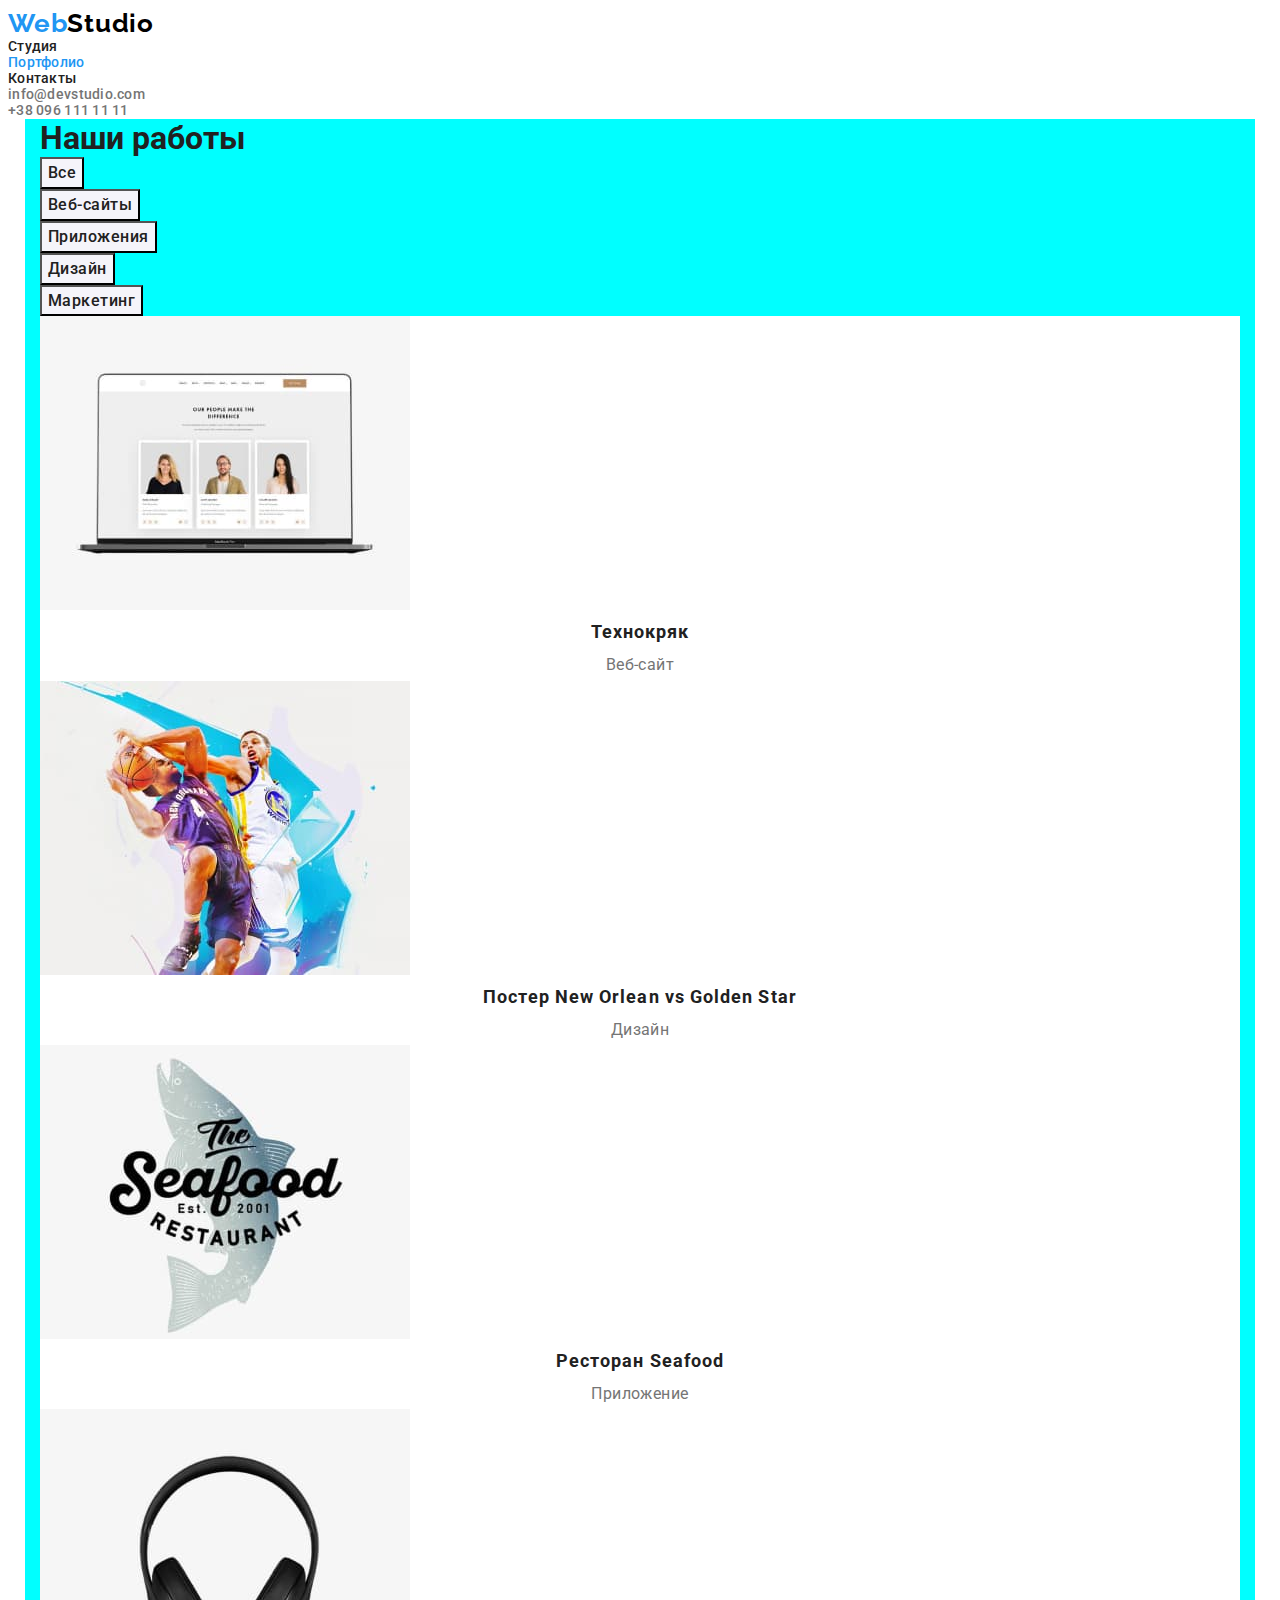
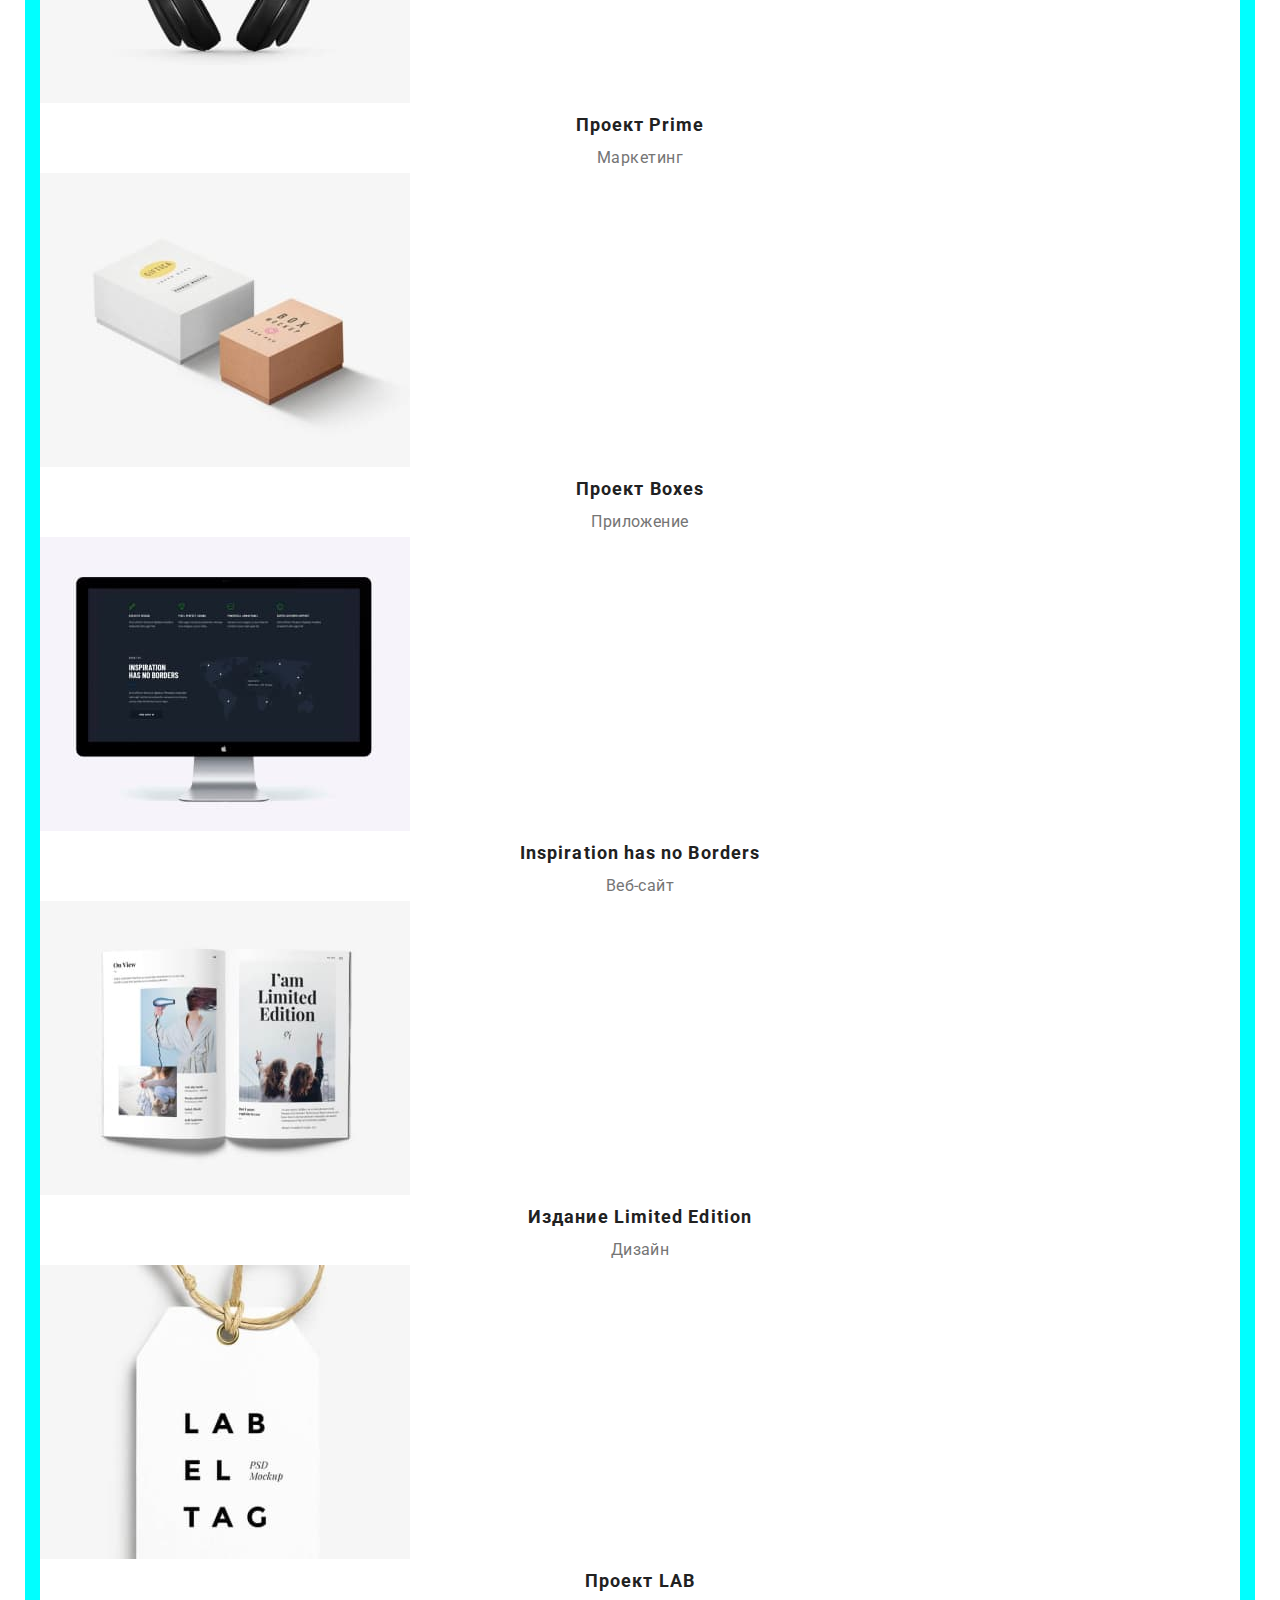
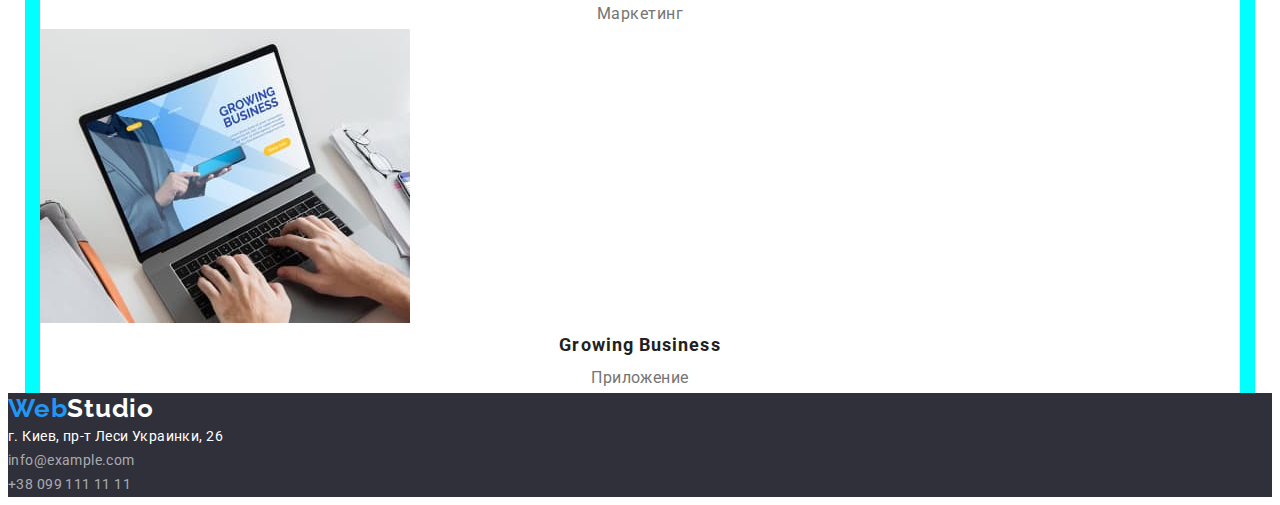
==== portfolio.html @ 89e951f1 "Create new project" ====
<!DOCTYPE html>
<html lang="ru">
<head>
    <meta charset="UTF-8">
    <meta http-equiv="X-UA-Compatible" content="IE=edge">
    <meta name="viewport" content="width=device-width, initial-scale=1.0">
    <link href="https://fonts.googleapis.com/css2?family=Raleway:wght@700&family=Roboto:wght@400;500;700;900&display=swap"
        rel="stylesheet">
    <link rel="stylesheet" href="https://cdnjs.cloudflare.com/ajax/libs/modern-normalize/1.1.0/modern-normalize.min.css"
        integrity="sha512-wpPYUAdjBVSE4KJnH1VR1HeZfpl1ub8YT/NKx4PuQ5NmX2tKuGu6U/JRp5y+Y8XG2tV+wKQpNHVUX03MfMFn9Q=="
        crossorigin="anonymous" referrerpolicy="no-referrer" />
    <title>WebStudio portfolio</title>
    <link rel="stylesheet" href="./css/styles.css">
</head>
<body>
<header>
    <nav>
        <a class="logo" href="./index.html"><span class="part">Web</span>Studio</a>
        <ul>
            <li><a class="navigate" href="./index.html">Студия</a></li>
            <li><a class="navigate current" href="./portfolio.html">Портфолио</a></li>
            <li><a class=" navigate" href="#">Контакты</a></li>
        </ul>
    </nav>
    <ul>
        <li><a class="contact" href="mailto:info@devstudio.com">info@devstudio.com</a></li>
        <li><a class="contact" href="tel:+380961111111">+38 096 111 11 11</a></li>
    </ul>
</header>
<main>
   <section>
    <div class="container">
    <h1 class="title">Наши работы</h1>
    <!-- Filters-buttons -->
    <ul>
     <li><button class="filter" type="button">Все</button></li>
     <li><button class="filter" type="button">Веб-сайты</button></li>
     <li><button class="filter" type="button">Приложения</button></li>
     <li><button class="filter" type="button">Дизайн</button></li>
     <li><button class="filter" type="button">Маркетинг</button></li>
     </ul>

    <!-- Workes-card -->
     <ul>
        <li class="works-card">
            <img src="./images/1-site.jpg" alt="Пример веб-страницы" width="370">
            <h2 class="title works-card-title">Технокряк</h2>
            <p class="works-card-text">Веб-сайт</p>
        </li>
        <li class="works-card">
            <img src="./images/2-poster.jpg" alt="Плакат баскетбольной лиги" width="370">
            <h2 class="title works-card-title">Постер <span lang="en">New Orlean vs Golden Star</span> </h2>
            <p class="works-card-text">Дизайн</p>
        </li>
        <li class="works-card">
            <img src="./images/3-seafood.jpg" alt="Лого ресторана" width="370">
            <h2 class="title works-card-title">Ресторан <span lang="en">Seafood</span> </h2>
            <p class="works-card-text">Приложение</p>
        </li>
        <li class="works-card">
            <img src="./images/4-prime.jpg" alt="Наушники" width="370">
            <h2 class="title works-card-title">Проект <span lang="en">Prime</span></h2>
            <p class="works-card-text">Маркетинг</p>
        </li>
        <li class="works-card">
            <img src="./images/5-boxes.jpg" alt="Две коробки" width="370">
            <h2 class="title works-card-title">Проект <span lang="en">Boxes</span> </h2>
            <p class="works-card-text">Приложение</p>
        </li>
        <li class="works-card">
            <img src="./images/6-inspiration.jpg" alt="Тёмная тема веб-страницы" width="370">
            <h2 class="title works-card-title" lang="en">Inspiration has no Borders</h2>
            <p class="works-card-text">Веб-сайт</p>
        </li>
        <li class="works-card">
            <img src="./images/7-limited.jpg" alt="Иллюстрации в книге" width="370">
            <h2 class="title works-card-title">Издание <span lang="en">Limited Edition</span> </h2>
            <p class="works-card-text">Дизайн</p>
        </li>
        <li class="works-card">
            <img src="./images/8-lab.jpg" alt=" Ярлык LabElTag" width="370">
            <h2 class="title works-card-title">Проект <span lang="en"> LAB</span></h2>
            <p class="works-card-text">Маркетинг</p>
        </li>
        <li class="works-card">
            <img src="./images/9-growing.jpg" alt="Страница приложения на ноутбуке" width="370">
            <h2 class="title works-card-title" lang="en">Growing Business</h2>
            <p class="works-card-text">Приложение</p>
        </li>
    </ul>
    </div>
   </section>
</main>
<footer>
    <a class="logo" href="./index.html"><span class="part">Web</span>Studio</a>
    <address>
        <p class="mail location">г. Киев, пр-т Леси Украинки, 26</p>
        <ul>
            <li><a class="contact mail" href="mailto:info@example.com">info@example.com</a></li>
            <li><a class="contact mail" href="tel:+380991111111">+38 099 111 11 11</a></li>
        </ul>
    </address>
</footer>
</body>
</html>
---- css/styles.css ----
:root {
    --text-color-primery: #757575;
    --title-text-color: #212121;
    --text-color-secondary: #ffffff;
    --text-address-color: rgb(255,255,255,.6);
    --logo-color: #000000;

    --accent-color: #2196F3;
    --accent-color-hover: #188CE8;

    --background-header: #ffffff;
    --background-hero-footer: #2F303A;
    --background-team-section: #F5F4FA;
    --background-team-card: #ffffff;
    --background-filter: #f5f4fa;
    --background-card: #ffffff;
    
}

body {
    color: var(--text-color-primery);
    font-family: 'Roboto', sans-serif;}


ul {list-style: none;}
a {text-decoration: none;
    color: inherit;}
button {cursor: pointer;}



.title {color: var(--title-text-color);
    font-weight: 700;}

.features, .cases, .team-title {font-size: 36px;
    line-height: 1.17;
    text-align: center;
    letter-spacing: 0.03em;}



.features-item {font-size: 14px;
    line-height: 1.14;
    text-transform: uppercase;
    letter-spacing: 0.03em;}
.features-text {font-size: 14px;
    line-height: 1.71;
    letter-spacing: 0.03em;}


.team {background-color: var(--background-team-section);}
.team-card {background-color: var(--background-team-card);}
.team-name {font-weight: 500;
    font-size: 16px;
    line-height: 1.19;
    text-align: center;
    letter-spacing: 0.03em;}
.team-position {font-size: 16px;
    line-height: 1.19;
    text-align: center;
    letter-spacing: 0.03em;}



header {background-color: var(--background-header);
    font-weight: 500;
    font-size: 14px;
    line-height: 1.14;
    letter-spacing: 0.02em;}
    
.navigate {color: var(--title-text-color);}
.navigate:hover, .navigate:focus, .current {color: var(--accent-color);}

.contact:hover, .contact:focus {color: var(--accent-color);}

.logo {
    color: var(--logo-color);
    font-family: 'Raleway', sans-serif;
    font-weight: 700;
    font-size: 26px;
    line-height: 1.2;
    letter-spacing: 0.03em;;}
.logo .part {color: var(--accent-color);}



.hero {color: var(--text-color-secondary);
    background-color: var(--background-hero-footer);
    text-align: center;}

.hero-title {font-weight: 900;
    font-size: 44px;
    line-height: 1.36;
    text-transform: uppercase;
    letter-spacing: 0.06em;}

.hero-button {color: inherit; background-color: var(--accent-color);
    font-family: inherit;
    font-weight: 700;
    font-size: 16px;
    line-height: 1.88;
    letter-spacing: 0.06em;}
.hero-button:hover, .hero-button:focus {background-color: var(--accent-color-hover);} 



.filter {color: var(--title-text-color);
    background-color: var(--background-filter);
    font-family: inherit;
    font-weight: 500;
    font-size: 16px;
    line-height: 1.62;
    text-align: center;
    letter-spacing: 0.03em;}
.filter:hover, .filter:focus {
    color: var(--text-color-secondary);
    background-color: var(--accent-color);}

    
.works-card {background-color: var(--background-card);}
.works-card-title {font-size: 18px;
    line-height: 2;
    letter-spacing: 0.06em;
    text-align: center;}
.works-card-text {font-size: 16px;
    line-height: 1.88;
    letter-spacing: 0.03em;
    text-align: center;}



footer {background-color: var(--background-hero-footer);
    font-size: 14px;
    line-height: 1.71;
    letter-spacing: 0.03em;}

footer>.logo {color: var(--text-color-secondary);}


.mail {color: rgba(255,255,255,.6);
    font-style: normal;}
.location {color: var(--text-color-secondary);}


.container {width: 1200px;
    margin: auto;
    padding: 0 15px;
    background-color: aqua;
}

.hero > .container {height: 600px;}

h1, h2, h3, h4, p {margin: 0;}
ul {margin: 0; padding: 0;}
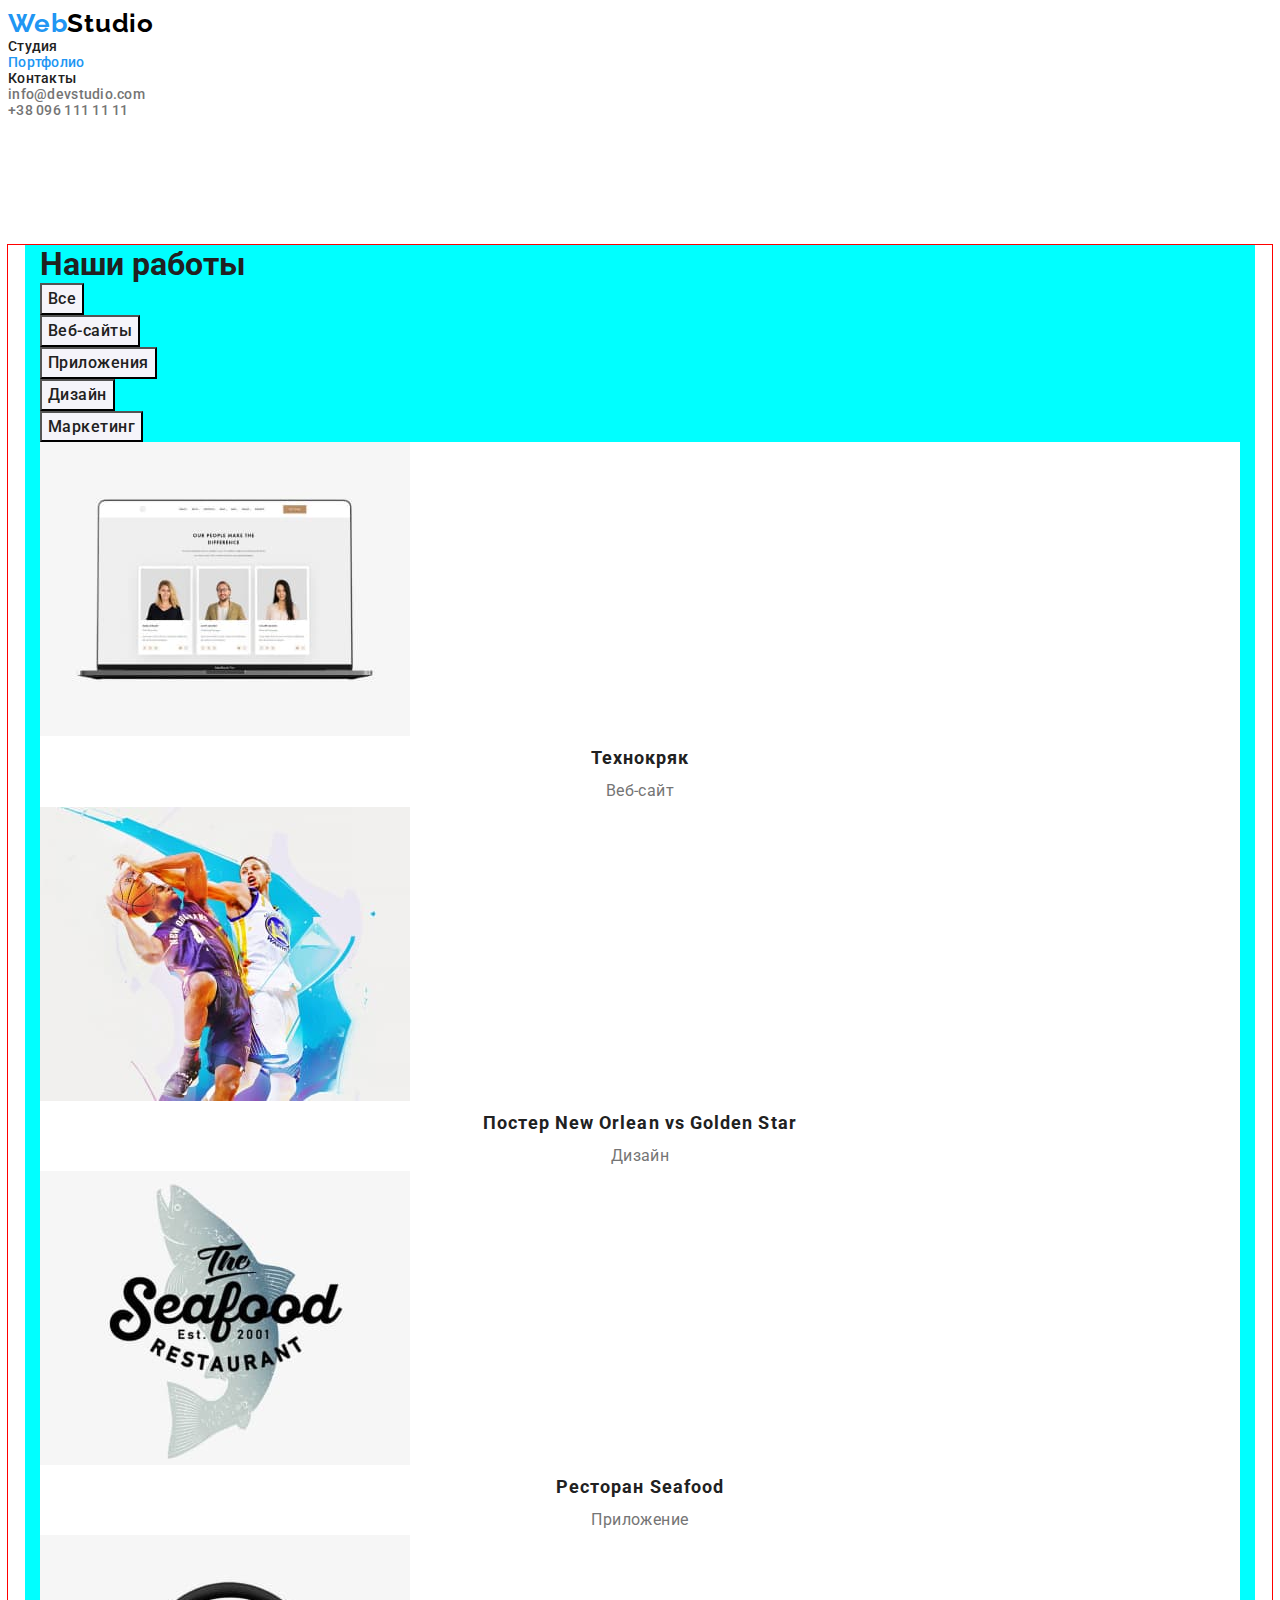
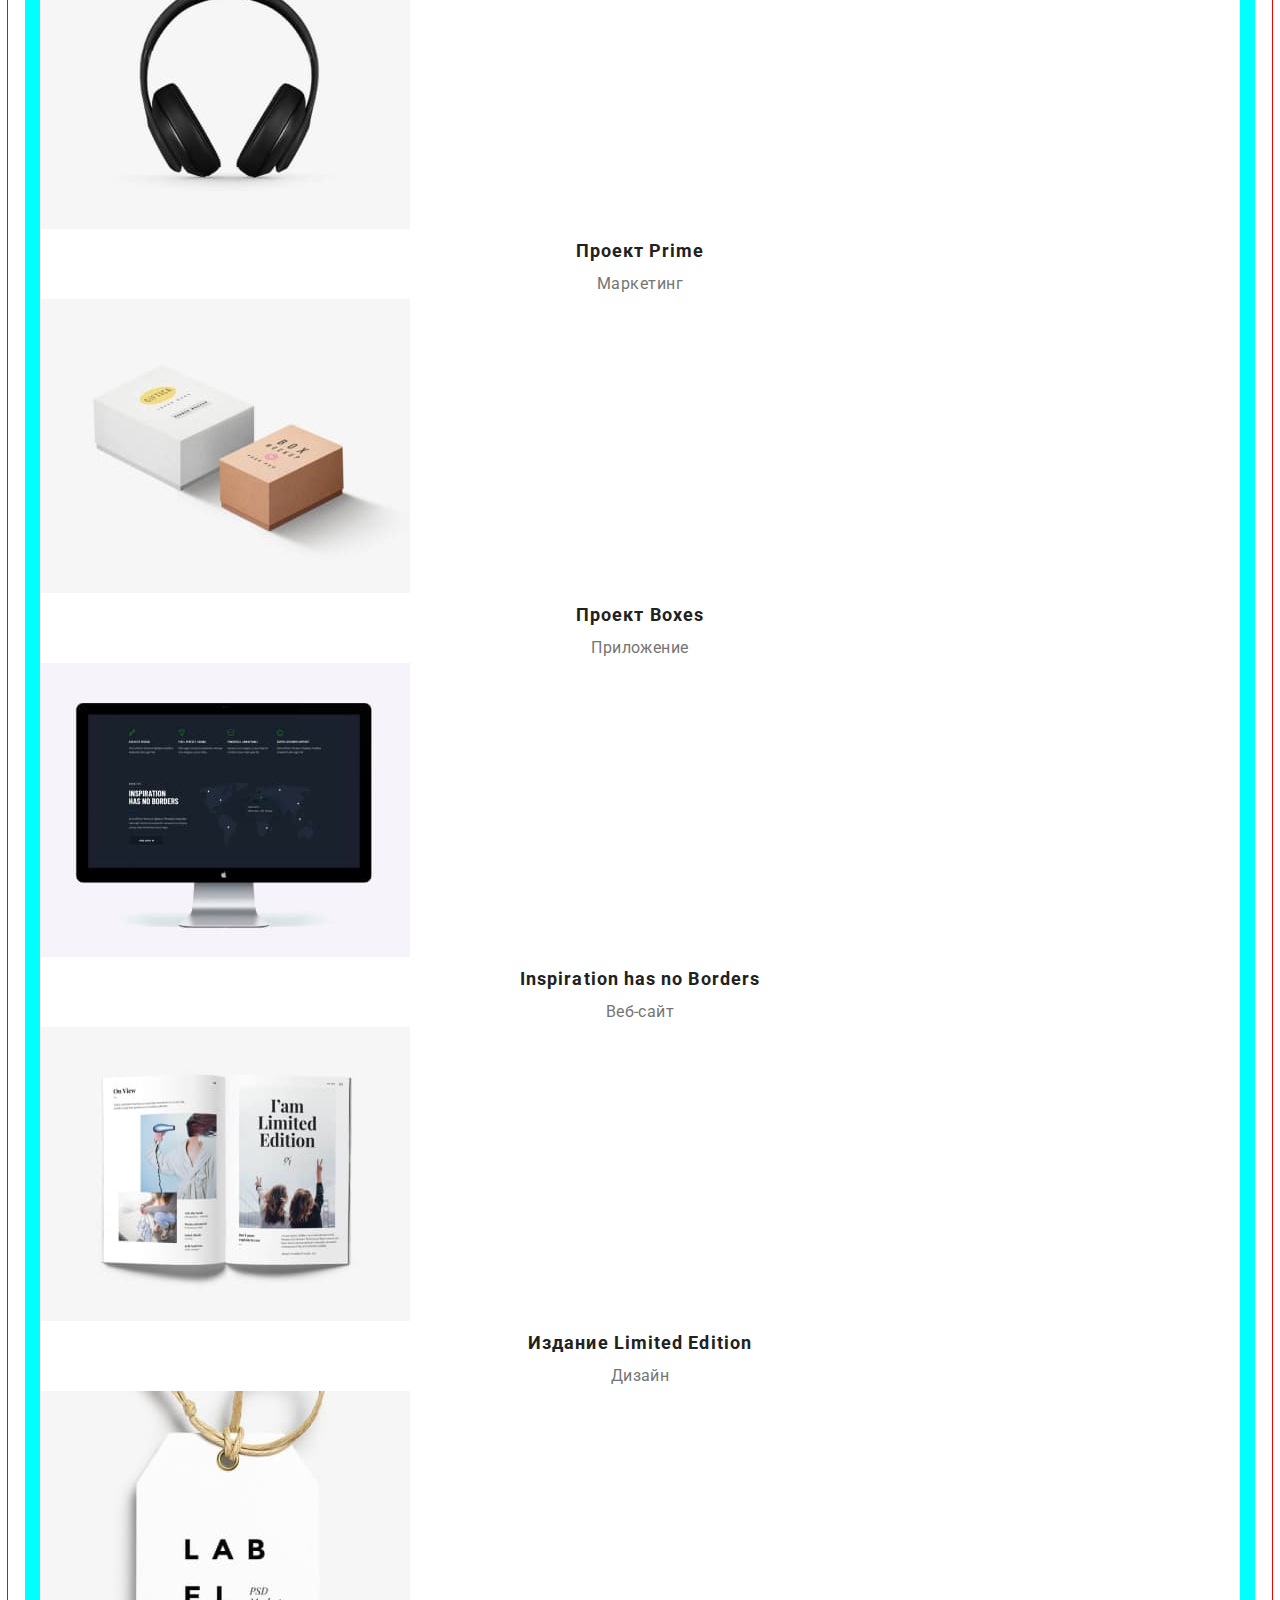
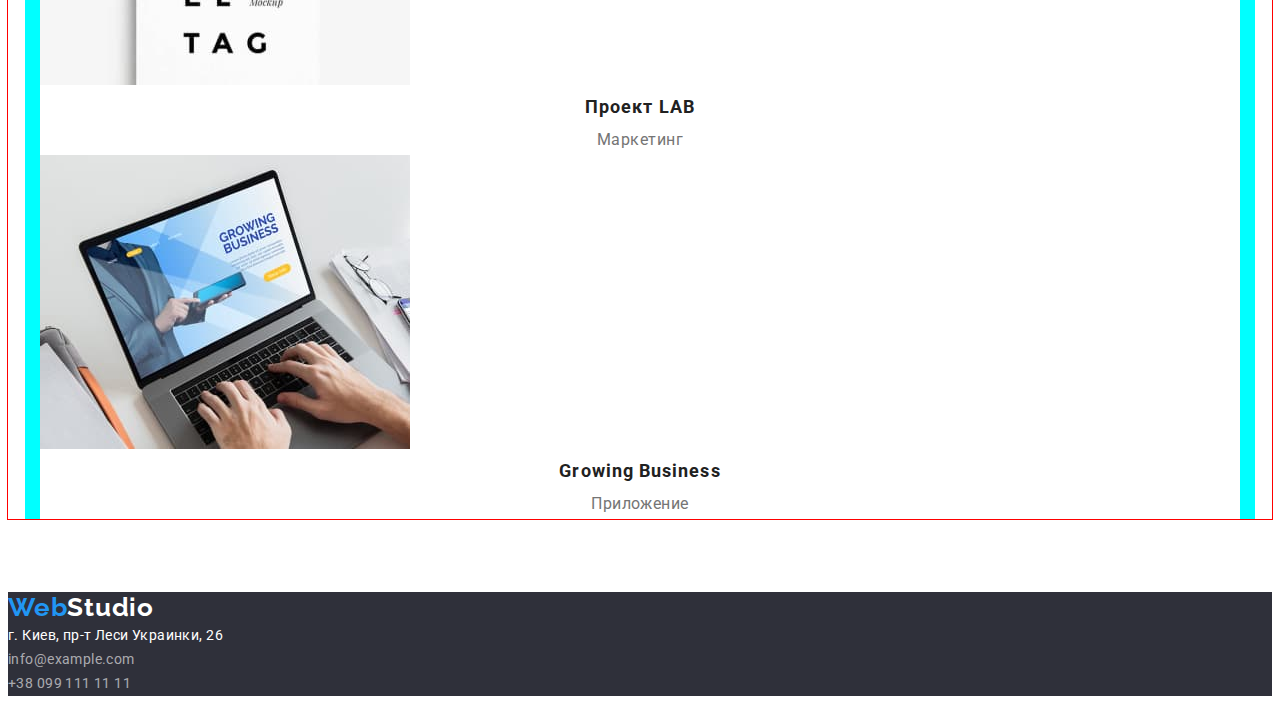
==== commit 8a651c5e: "adds paddings and margin for sections and containers" ====
--- a/portfolio.html
+++ b/portfolio.html
@@ -28,7 +28,7 @@
     </ul>
 </header>
 <main>
-   <section>
+   <section class="section portfolio">
     <div class="container">
     <h1 class="title">Наши работы</h1>
     <!-- Filters-buttons -->
--- a/css/styles.css
+++ b/css/styles.css
@@ -28,6 +28,9 @@
     color: inherit;}
 button {cursor: pointer;}
 
+h1,h2,h3,h4,p {margin: 0 auto;}
+
+ul {margin: 0; padding: 0;}
 
 
 .title {color: var(--title-text-color);
@@ -38,8 +41,55 @@
     text-align: center;
     letter-spacing: 0.03em;}
 
+.container {
+    width: 1200px;
+    margin: 0 auto;
+    padding: 0 15px;
+    background-color: aqua;
+}
+
+.section {padding: 94px 0;
+    outline: 1px solid red;
+}
 
 
+.hero {
+    color: var(--text-color-secondary);
+    background-color: var(--background-hero-footer);
+    text-align: center;
+
+    padding: 200px 0;
+}
+
+.hero-title {
+    font-weight: 900;
+    font-size: 44px;
+    line-height: 1.36;
+    text-transform: uppercase;
+    letter-spacing: 0.06em;
+
+    width: 696px;
+    margin-bottom: 30px;
+}
+
+.hero-button {
+    color: inherit;
+    background-color: var(--accent-color);
+    font-family: inherit;
+    font-weight: 700;
+    font-size: 16px;
+    line-height: 1.88;
+    letter-spacing: 0.06em;
+}
+
+.hero-button:hover,
+.hero-button:focus {
+    background-color: var(--accent-color-hover);
+}
+
+
+/* .title.features {visually-hidden} */
+.section-features {padding-bottom: 0;}
 .features-item {font-size: 14px;
     line-height: 1.14;
     text-transform: uppercase;
@@ -84,26 +134,9 @@
 .logo .part {color: var(--accent-color);}
 
 
-
-.hero {color: var(--text-color-secondary);
-    background-color: var(--background-hero-footer);
-    text-align: center;}
-
-.hero-title {font-weight: 900;
-    font-size: 44px;
-    line-height: 1.36;
-    text-transform: uppercase;
-    letter-spacing: 0.06em;}
-
-.hero-button {color: inherit; background-color: var(--accent-color);
-    font-family: inherit;
-    font-weight: 700;
-    font-size: 16px;
-    line-height: 1.88;
-    letter-spacing: 0.06em;}
-.hero-button:hover, .hero-button:focus {background-color: var(--accent-color-hover);} 
-
-
+.section.portfolio {padding: 0;
+margin-top: 126px;
+margin-bottom: 73px;}
 
 .filter {color: var(--title-text-color);
     background-color: var(--background-filter);
@@ -143,13 +176,5 @@
 .location {color: var(--text-color-secondary);}
 
 
-.container {width: 1200px;
-    margin: auto;
-    padding: 0 15px;
-    background-color: aqua;
-}
 
-.hero > .container {height: 600px;}
 
-h1, h2, h3, h4, p {margin: 0;}
-ul {margin: 0; padding: 0;}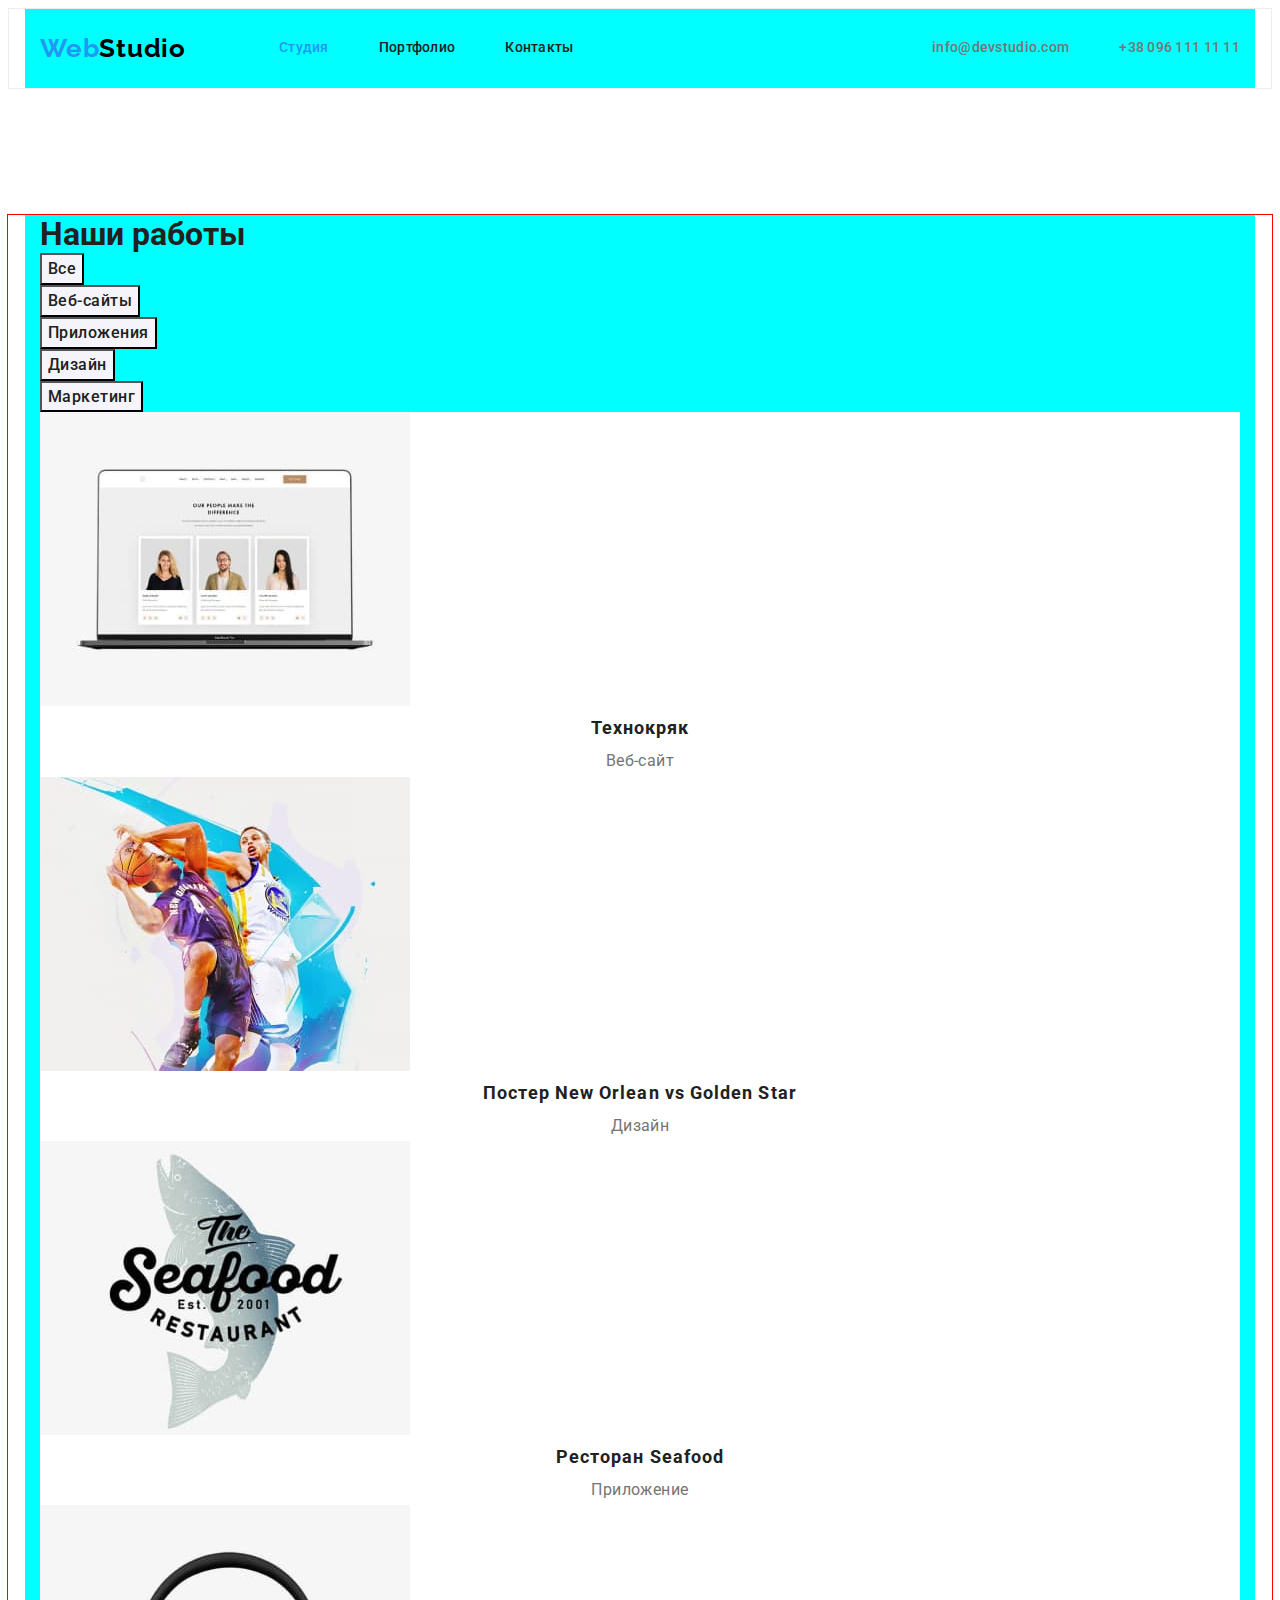
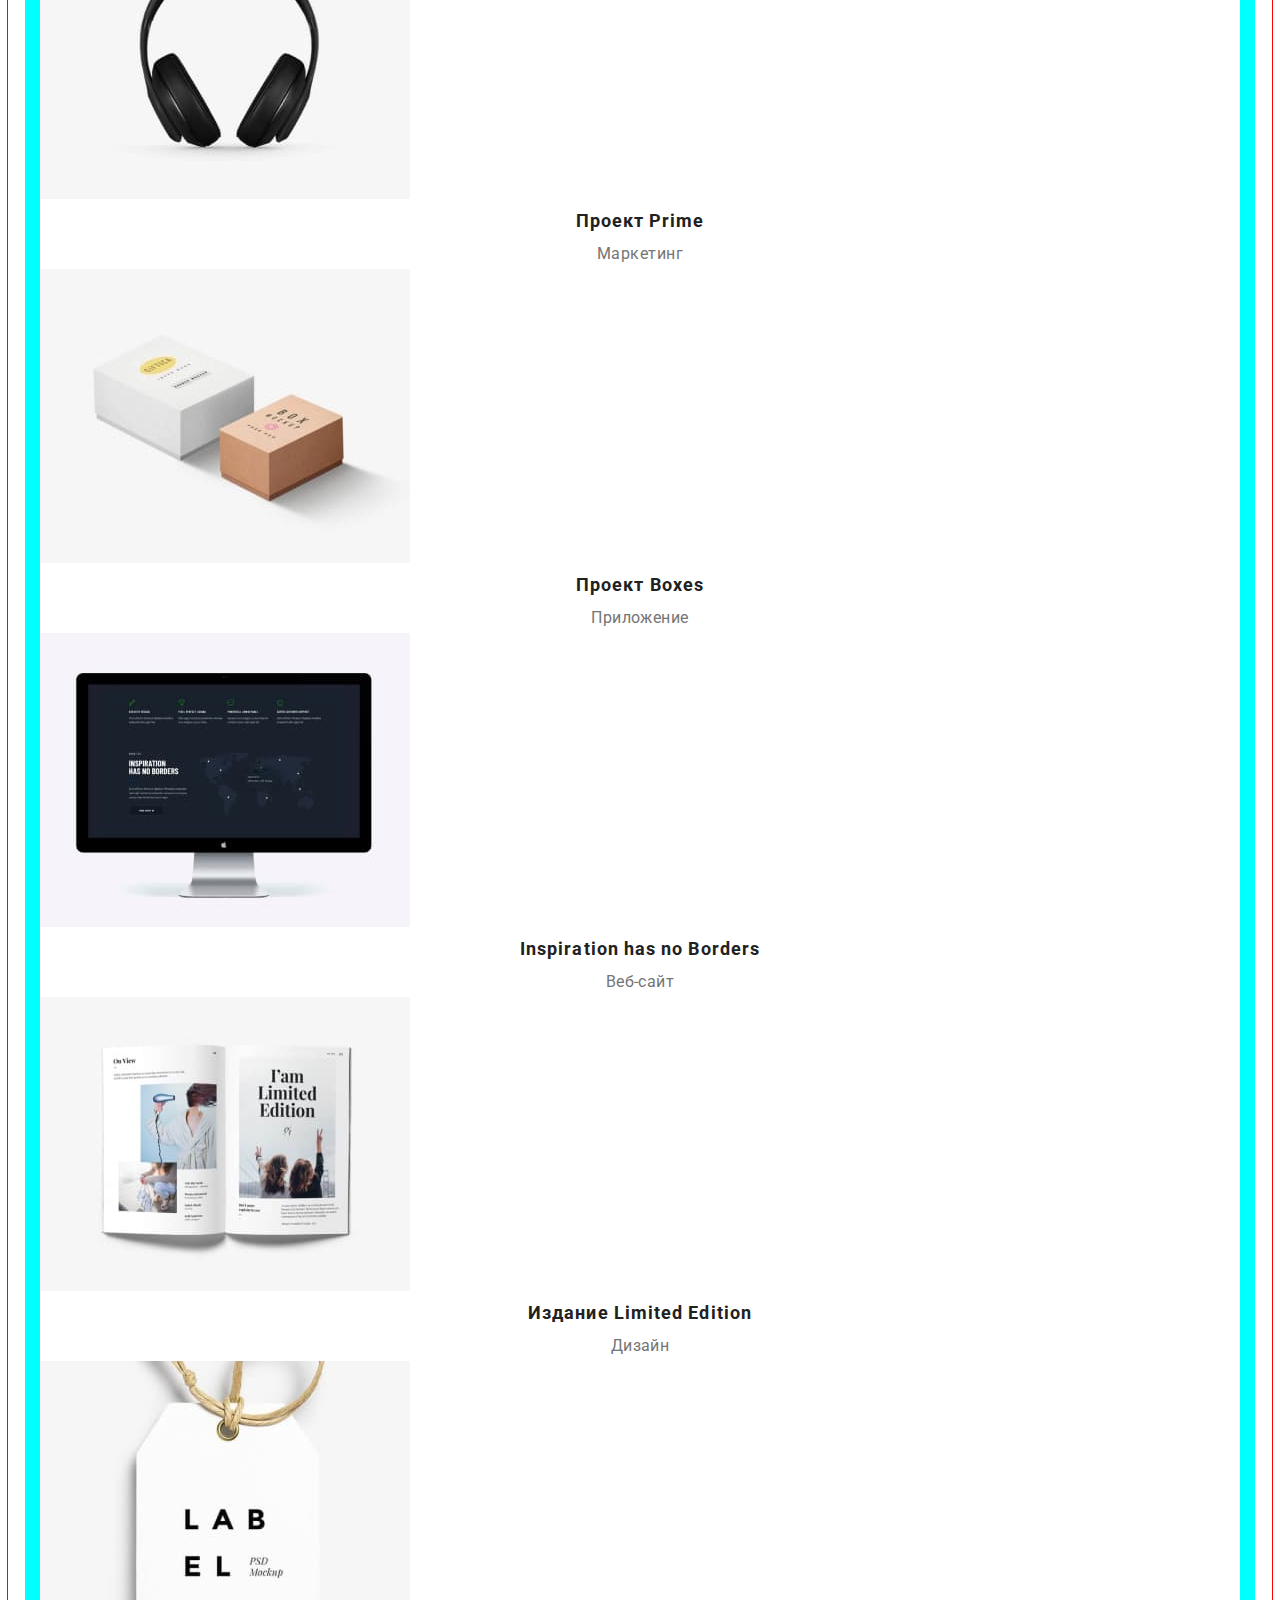
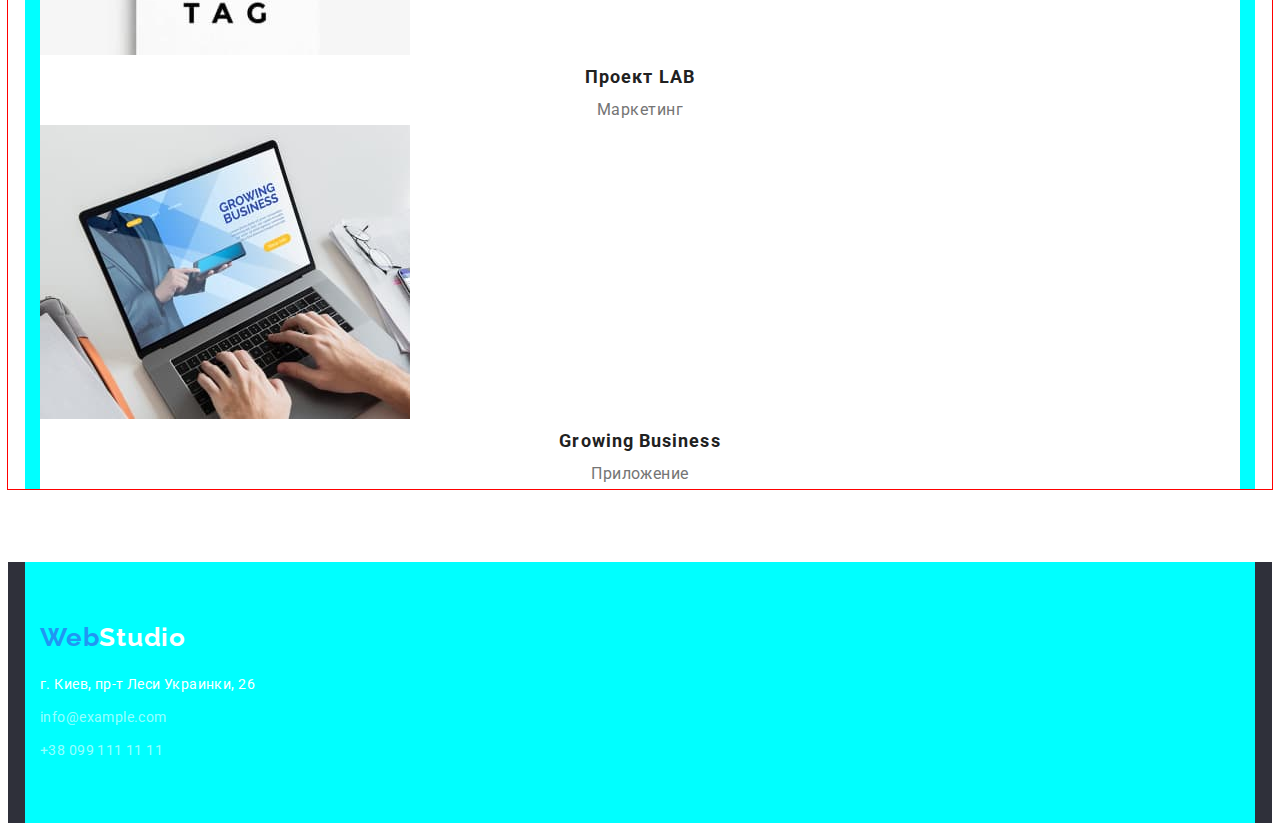
==== commit 9b1dc403: "Makes header and footer done on all html pages" ====
--- a/portfolio.html
+++ b/portfolio.html
@@ -14,18 +14,20 @@
 </head>
 <body>
 <header>
-    <nav>
-        <a class="logo" href="./index.html"><span class="part">Web</span>Studio</a>
-        <ul>
-            <li><a class="navigate" href="./index.html">Студия</a></li>
-            <li><a class="navigate current" href="./portfolio.html">Портфолио</a></li>
-            <li><a class=" navigate" href="#">Контакты</a></li>
+    <div class="container page-header">
+        <nav>
+            <ul class="main-nav">
+                <li><a class="logo" href="./index.html"><span class="part">Web</span>Studio</a></li>
+                <li class="nav-item"><a class="nav-link current" href="./index.html">Студия</a></li>
+                <li class="nav-item"><a class="nav-link" href="./portfolio.html">Портфолио</a></li>
+                <li class="nav-item"><a class="nav-link" href="#">Контакты</a></li>
+            </ul>
+        </nav>
+        <ul class="nav-contact">
+            <li class="nav-contact-item"><a class="contact" href="mailto:info@devstudio.com">info@devstudio.com</a></li>
+            <li class="nav-contact-item"><a class="contact" href="tel:+380961111111">+38 096 111 11 11</a></li>
         </ul>
-    </nav>
-    <ul>
-        <li><a class="contact" href="mailto:info@devstudio.com">info@devstudio.com</a></li>
-        <li><a class="contact" href="tel:+380961111111">+38 096 111 11 11</a></li>
-    </ul>
+    </div>
 </header>
 <main>
    <section class="section portfolio">
@@ -92,14 +94,17 @@
    </section>
 </main>
 <footer>
-    <a class="logo" href="./index.html"><span class="part">Web</span>Studio</a>
-    <address>
-        <p class="mail location">г. Киев, пр-т Леси Украинки, 26</p>
-        <ul>
-            <li><a class="contact mail" href="mailto:info@example.com">info@example.com</a></li>
-            <li><a class="contact mail" href="tel:+380991111111">+38 099 111 11 11</a></li>
-        </ul>
-    </address>
+    <div class="container page-footer">
+        <a class="logo" href="./index.html"><span class="part">Web</span>Studio</a>
+        <address>
+            <p class="mail location">г. Киев, пр-т Леси Украинки, 26</p>
+            <ul>
+                <li class="footer-contact"><a class="contact mail" href="mailto:info@example.com">info@example.com</a>
+                </li>
+                <li class="footer-contact"><a class="contact mail" href="tel:+380991111111">+38 099 111 11 11</a></li>
+            </ul>
+        </address>
+    </div>
 </footer>
 </body>
 </html>--- a/css/styles.css
+++ b/css/styles.css
@@ -15,6 +15,7 @@
     --background-team-card: #ffffff;
     --background-filter: #f5f4fa;
     --background-card: #ffffff;
+    --header-line: #ececec;
     
 }
 
@@ -23,23 +24,23 @@
     font-family: 'Roboto', sans-serif;}
 
 
-ul {list-style: none;}
+ul {list-style: none;
+
+    margin: 0;
+    padding: 0;}
+
 a {text-decoration: none;
     color: inherit;}
+
 button {cursor: pointer;}
 
 h1,h2,h3,h4,p {margin: 0 auto;}
 
-ul {margin: 0; padding: 0;}
-
-
-.title {color: var(--title-text-color);
-    font-weight: 700;}
-
-.features, .cases, .team-title {font-size: 36px;
-    line-height: 1.17;
-    text-align: center;
-    letter-spacing: 0.03em;}
+/* SECTIONS-CONTAINER */
+.section {
+    padding: 94px 0;
+    outline: 1px solid red;
+}
 
 .container {
     width: 1200px;
@@ -48,11 +49,73 @@
     background-color: aqua;
 }
 
-.section {padding: 94px 0;
-    outline: 1px solid red;
-}
-
-
+/* HEADER */
+header {
+    background-color: var(--background-header);
+    font-weight: 500;
+    font-size: 14px;
+    line-height: 1.14;
+    letter-spacing: 0.02em;
+
+    border: 1px solid var(--header-line);
+    }
+
+.container.page-header {
+    display: flex;
+    justify-content: space-between;
+    padding-top: 24px;
+    padding-bottom: 24px;
+    
+    
+}
+
+.main-nav, .nav-contact {
+    display: flex;
+    align-items: center;
+    }
+.main-nav .logo {margin-right: 93px;}
+
+.nav-item {display: flex;}
+.nav-item:not(:last-child), .nav-contact-item:not(:last-child) {margin-right: 50px;}
+
+.nav-link {color: var(--title-text-color);}
+.nav-link:hover,
+.nav-link:focus,
+.current {color: var(--accent-color);}
+
+
+.contact:hover,
+.contact:focus {
+    color: var(--accent-color);
+}
+
+.logo {
+    color: var(--logo-color);
+    font-family: 'Raleway', sans-serif;
+    font-weight: 700;
+    font-size: 26px;
+    line-height: 1.19;
+    letter-spacing: 0.03em;
+}
+.logo .part {
+    color: var(--accent-color);
+}
+
+
+/* TITLES */
+.title {color: var(--title-text-color);
+    font-weight: 700;}
+
+.features-title, .cases-title, .team-title {font-size: 36px;
+    line-height: 1.17;
+    text-align: center;
+    letter-spacing: 0.03em;
+
+    margin-bottom: 50px;}
+
+
+
+/* HERO */
 .hero {
     color: var(--text-color-secondary);
     background-color: var(--background-hero-footer);
@@ -87,9 +150,9 @@
     background-color: var(--accent-color-hover);
 }
 
-
+/* FEATURES */
 /* .title.features {visually-hidden} */
-.section-features {padding-bottom: 0;}
+.features {padding-bottom: 0;}
 .features-item {font-size: 14px;
     line-height: 1.14;
     text-transform: uppercase;
@@ -98,7 +161,7 @@
     line-height: 1.71;
     letter-spacing: 0.03em;}
 
-
+/* TEAM */
 .team {background-color: var(--background-team-section);}
 .team-card {background-color: var(--background-team-card);}
 .team-name {font-weight: 500;
@@ -112,28 +175,7 @@
     letter-spacing: 0.03em;}
 
 
-
-header {background-color: var(--background-header);
-    font-weight: 500;
-    font-size: 14px;
-    line-height: 1.14;
-    letter-spacing: 0.02em;}
-    
-.navigate {color: var(--title-text-color);}
-.navigate:hover, .navigate:focus, .current {color: var(--accent-color);}
-
-.contact:hover, .contact:focus {color: var(--accent-color);}
-
-.logo {
-    color: var(--logo-color);
-    font-family: 'Raleway', sans-serif;
-    font-weight: 700;
-    font-size: 26px;
-    line-height: 1.2;
-    letter-spacing: 0.03em;;}
-.logo .part {color: var(--accent-color);}
-
-
+/* PORTFOLIO */
 .section.portfolio {padding: 0;
 margin-top: 126px;
 margin-bottom: 73px;}
@@ -162,19 +204,31 @@
     text-align: center;}
 
 
+/* FOOTER */
+.page-footer {
+    padding-top: 60px;
+    padding-bottom: 60px;
+}
 
 footer {background-color: var(--background-hero-footer);
     font-size: 14px;
     line-height: 1.71;
     letter-spacing: 0.03em;}
 
-footer>.logo {color: var(--text-color-secondary);}
+.page-footer .logo {color: var(--text-color-secondary);
+display: inline-block;
+margin-bottom: 20px;}
 
 
 .mail {color: rgba(255,255,255,.6);
-    font-style: normal;}
+    font-style: normal;
+
+    margin-bottom: 9px;}
+
 .location {color: var(--text-color-secondary);}
-
-
-
-
+.footer-contact {display: block;}
+.footer-contact:not(:last-of-type) {margin-bottom: 9px;}
+
+
+
+
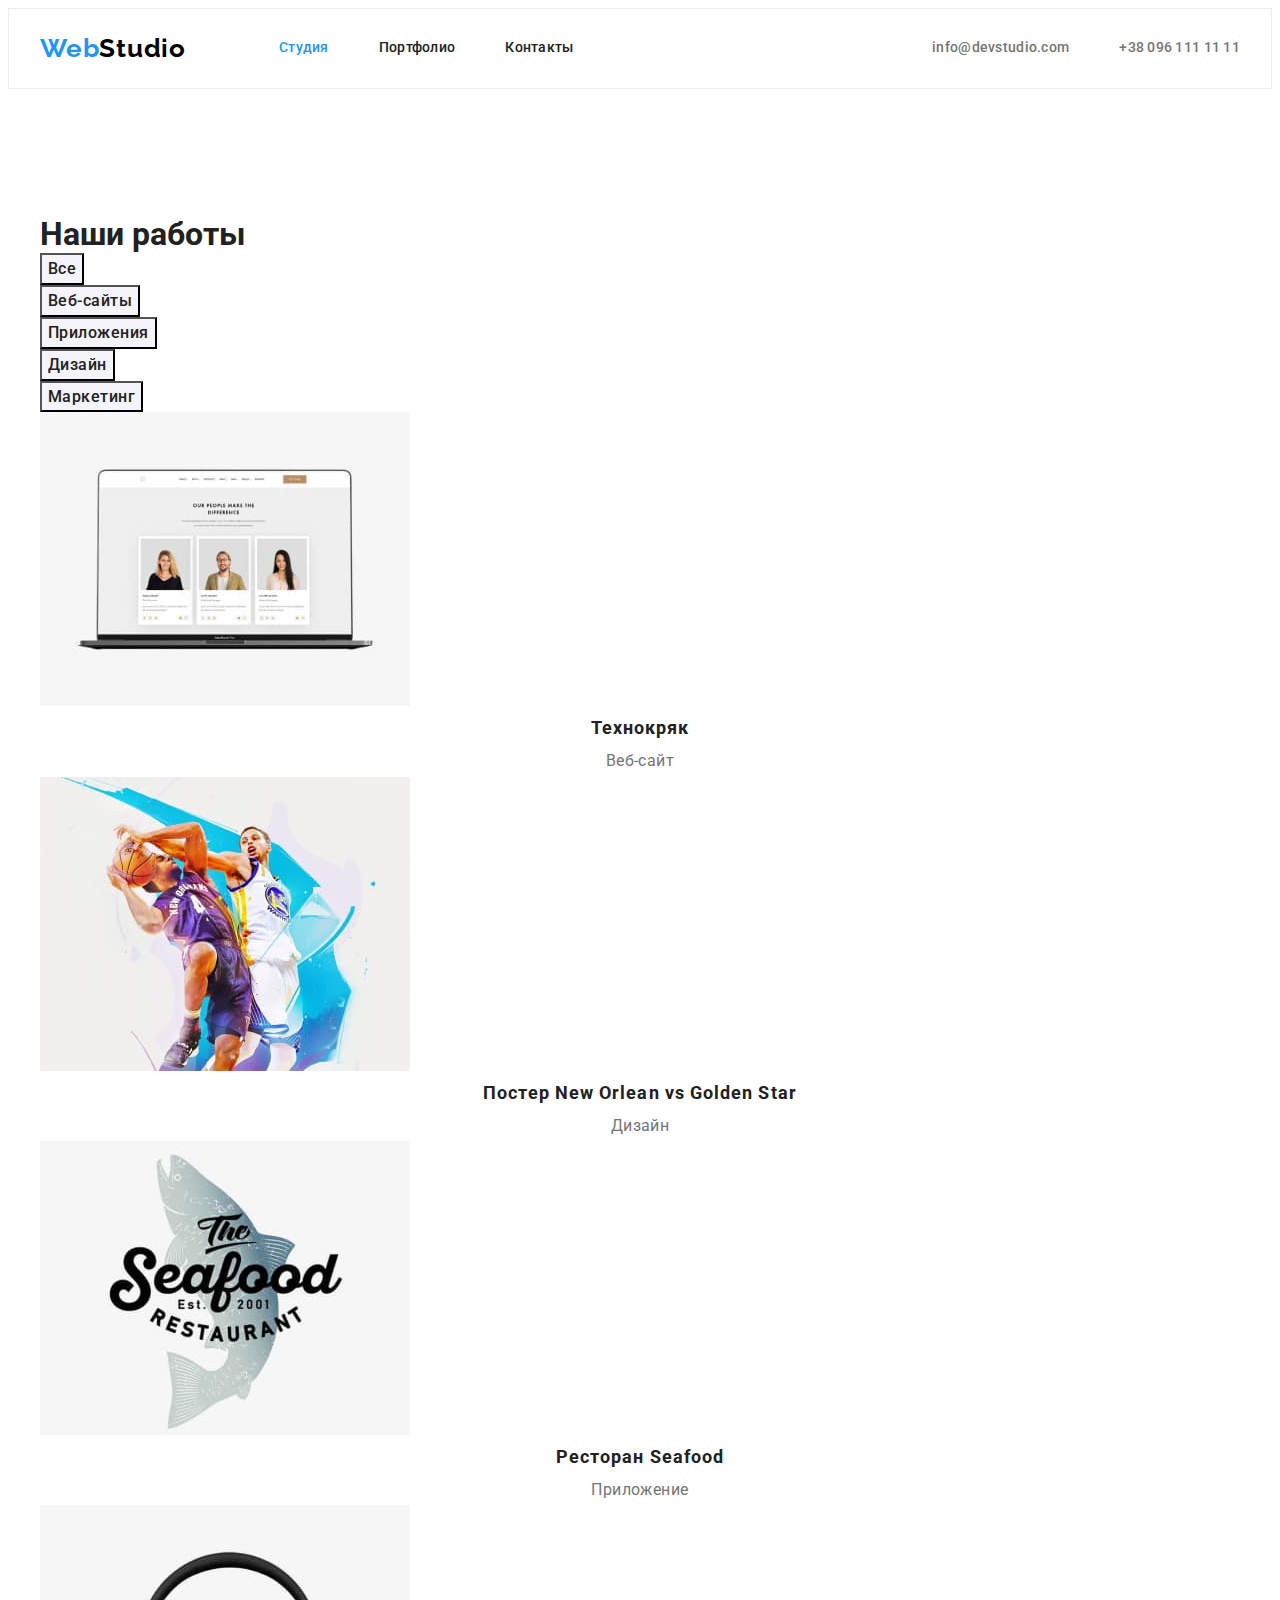
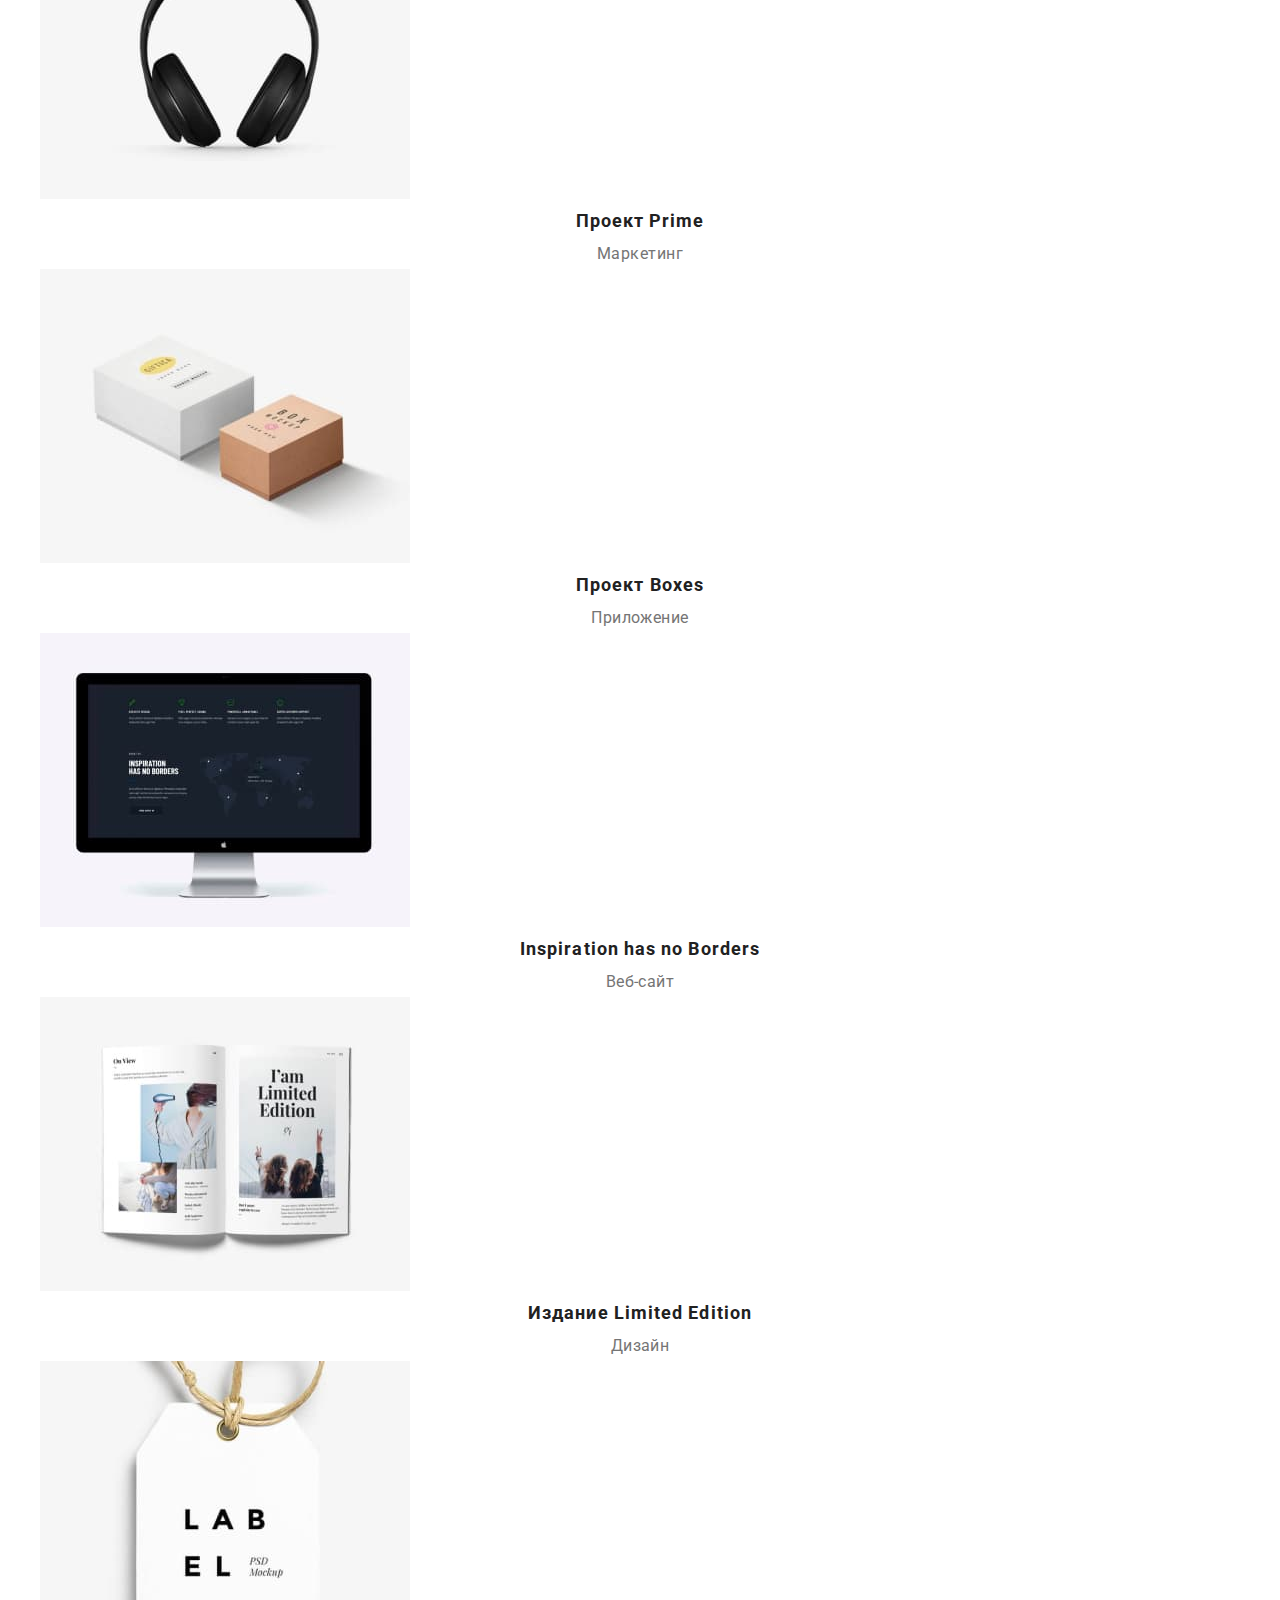
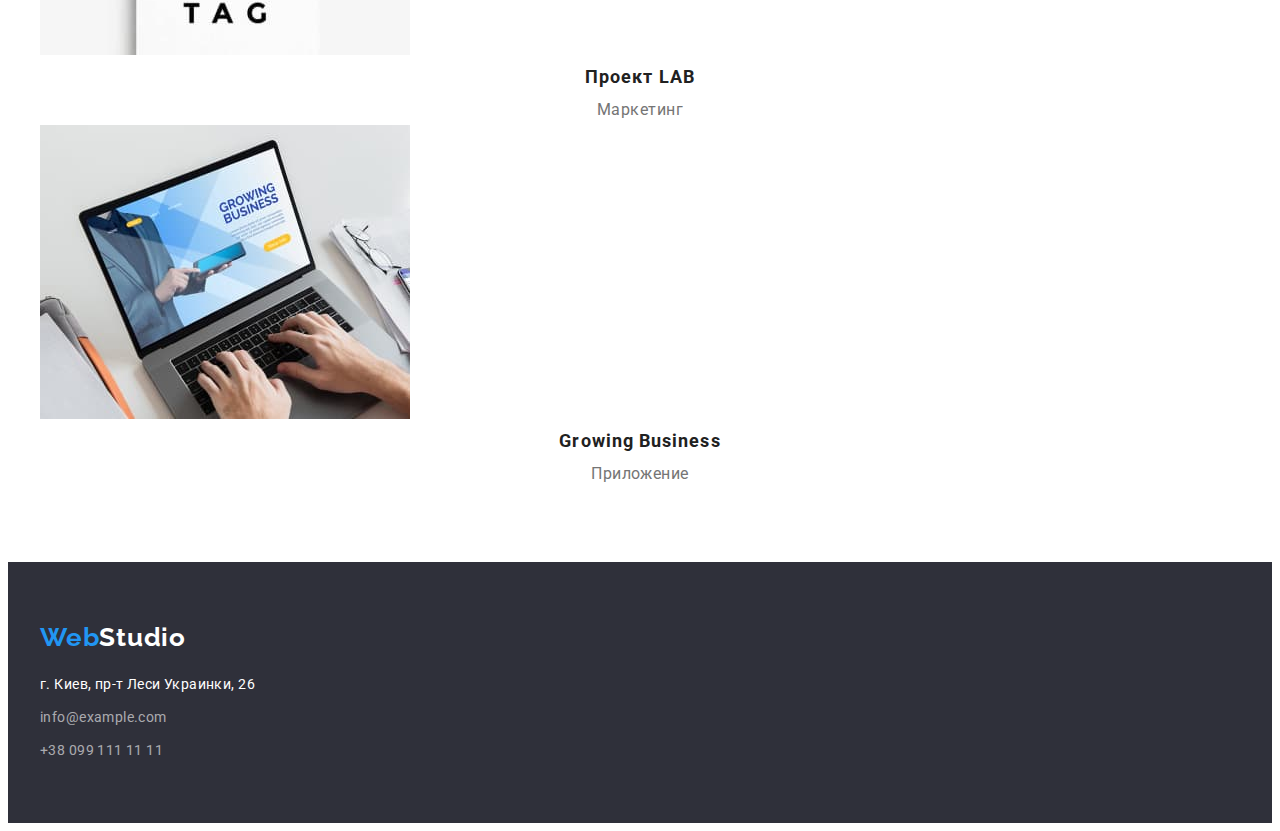
==== commit e8fc9760: "Makes flexboxes in index.html" ====
--- a/portfolio.html
+++ b/portfolio.html
@@ -106,5 +106,6 @@
         </address>
     </div>
 </footer>
+
 </body>
 </html>--- a/css/styles.css
+++ b/css/styles.css
@@ -36,17 +36,22 @@
 
 h1,h2,h3,h4,p {margin: 0 auto;}
 
+.picture {
+    display: block;
+    max-width: 100%;
+}
+
 /* SECTIONS-CONTAINER */
 .section {
     padding: 94px 0;
-    outline: 1px solid red;
+    /* outline: 1px solid red; */
 }
 
 .container {
     width: 1200px;
     margin: 0 auto;
     padding: 0 15px;
-    background-color: aqua;
+    /* background-color: aqua; */
 }
 
 /* HEADER */
@@ -65,8 +70,6 @@
     justify-content: space-between;
     padding-top: 24px;
     padding-bottom: 24px;
-    
-    
 }
 
 .main-nav, .nav-contact {
@@ -153,22 +156,47 @@
 /* FEATURES */
 /* .title.features {visually-hidden} */
 .features {padding-bottom: 0;}
-.features-item {font-size: 14px;
+
+.features-list {display:flex;}
+
+.features-item {flex-basis: calc((100%-90px)/4);}
+
+.features-item + .features-item {margin-left: 30px;}
+
+.features-item-title {font-size: 14px;
     line-height: 1.14;
     text-transform: uppercase;
     letter-spacing: 0.03em;}
+    
 .features-text {font-size: 14px;
     line-height: 1.71;
     letter-spacing: 0.03em;}
 
+
+    /* CASES */
+.cases-list {display: flex;
+justify-content: space-between;}
+
+
 /* TEAM */
 .team {background-color: var(--background-team-section);}
+
+.team-list {display: flex;
+justify-content: space-between;}
+
+/* .team-card * {outline: 1px solid red;} */
+
 .team-card {background-color: var(--background-team-card);}
+
+.team-description {padding: 30px;}
+
 .team-name {font-weight: 500;
     font-size: 16px;
     line-height: 1.19;
     text-align: center;
-    letter-spacing: 0.03em;}
+    letter-spacing: 0.03em;
+
+    margin-bottom: 10px;}
 .team-position {font-size: 16px;
     line-height: 1.19;
     text-align: center;
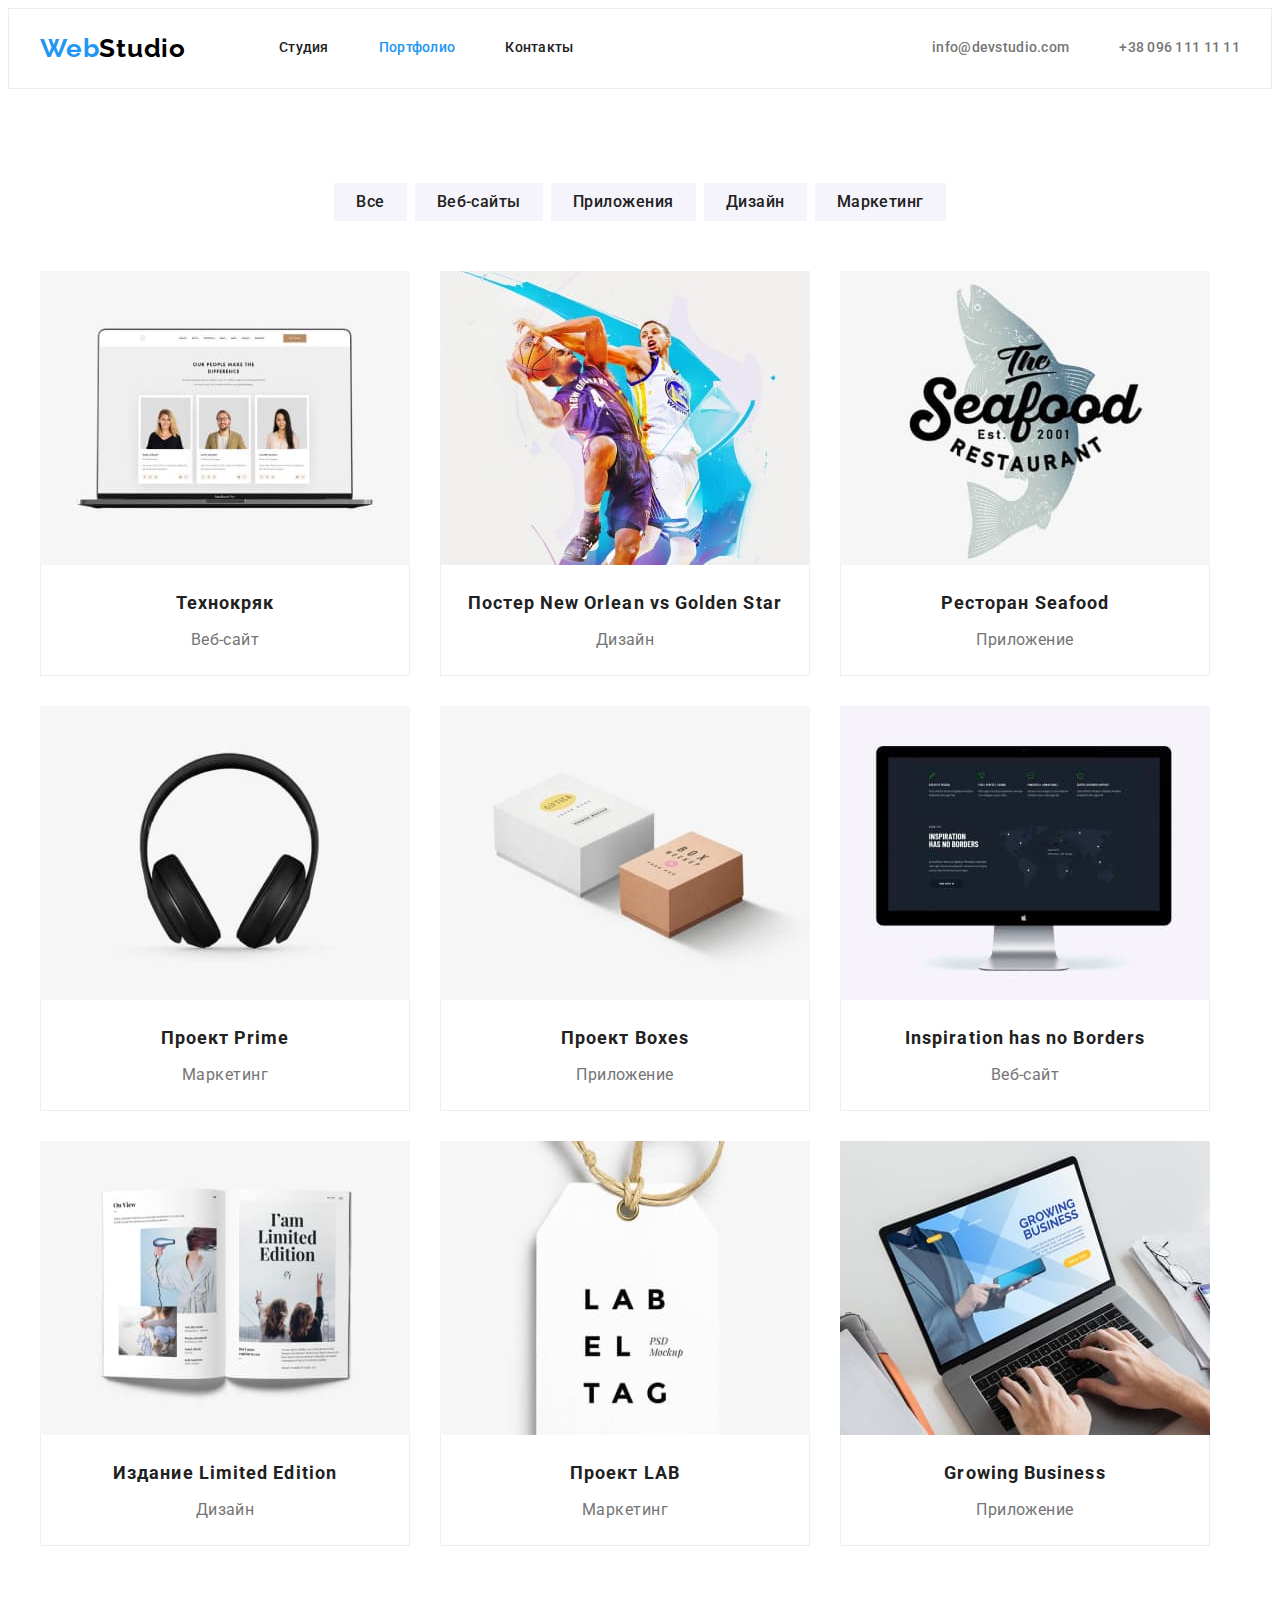
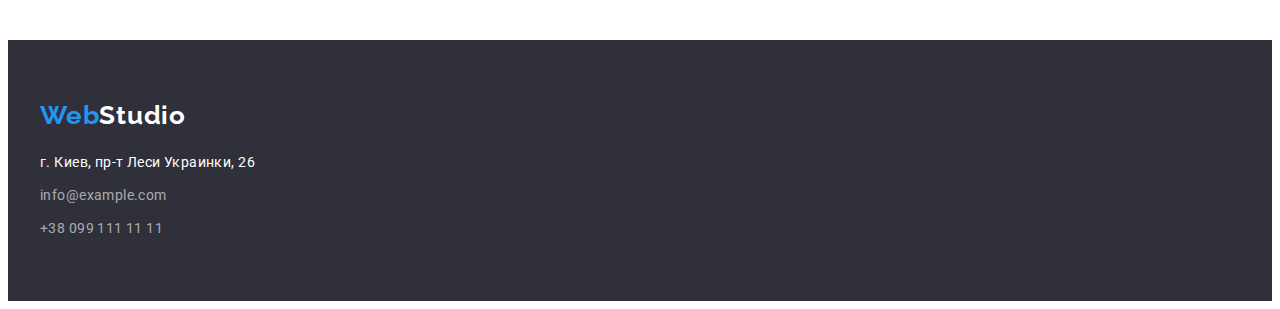
==== commit 6aac1465: "Adds flex-boxes to portfolio.html" ====
--- a/portfolio.html
+++ b/portfolio.html
@@ -18,8 +18,8 @@
         <nav>
             <ul class="main-nav">
                 <li><a class="logo" href="./index.html"><span class="part">Web</span>Studio</a></li>
-                <li class="nav-item"><a class="nav-link current" href="./index.html">Студия</a></li>
-                <li class="nav-item"><a class="nav-link" href="./portfolio.html">Портфолио</a></li>
+                <li class="nav-item"><a class="nav-link" href="./index.html">Студия</a></li>
+                <li class="nav-item"><a class="nav-link current" href="./portfolio.html">Портфолио</a></li>
                 <li class="nav-item"><a class="nav-link" href="#">Контакты</a></li>
             </ul>
         </nav>
@@ -30,64 +30,100 @@
     </div>
 </header>
 <main>
-   <section class="section portfolio">
+   <section class="section">
     <div class="container">
-    <h1 class="title">Наши работы</h1>
+    <h1 class="title works-title visually-hidden">Наши работы</h1>
     <!-- Filters-buttons -->
-    <ul>
-     <li><button class="filter" type="button">Все</button></li>
-     <li><button class="filter" type="button">Веб-сайты</button></li>
-     <li><button class="filter" type="button">Приложения</button></li>
-     <li><button class="filter" type="button">Дизайн</button></li>
-     <li><button class="filter" type="button">Маркетинг</button></li>
+    <ul class="filter-list">
+     <li class="filter-item"><button class="filter-button" type="button">Все</button></li>
+     <li class="filter-item"><button class="filter-button" type="button">Веб-сайты</button></li>
+     <li class="filter-item"><button class="filter-button" type="button">Приложения</button></li>
+     <li class="filter-item"><button class="filter-button" type="button">Дизайн</button></li>
+     <li class="filter-item"><button class="filter-button" type="button">Маркетинг</button></li>
      </ul>
 
-    <!-- Workes-card -->
-     <ul>
-        <li class="works-card">
-            <img src="./images/1-site.jpg" alt="Пример веб-страницы" width="370">
+    <!-- Works-card -->
+     <ul class="works-card-list">
+        <li>
+            <div class="works-card">
+            <img class="picture" src="./images/1-site.jpg" alt="Пример веб-страницы" width="370">
+            <div class="card-description">
             <h2 class="title works-card-title">Технокряк</h2>
             <p class="works-card-text">Веб-сайт</p>
+            </div>
+            </div>
         </li>
-        <li class="works-card">
-            <img src="./images/2-poster.jpg" alt="Плакат баскетбольной лиги" width="370">
+        <li>
+            <div class="works-card">
+            <img class="picture" src="./images/2-poster.jpg" alt="Плакат баскетбольной лиги" width="370">
+            <div class="card-description">
             <h2 class="title works-card-title">Постер <span lang="en">New Orlean vs Golden Star</span> </h2>
             <p class="works-card-text">Дизайн</p>
+            </div>
+            </div>
         </li>
-        <li class="works-card">
-            <img src="./images/3-seafood.jpg" alt="Лого ресторана" width="370">
+        <li>
+            <div class="works-card">
+            <img class="picture" src="./images/3-seafood.jpg" alt="Лого ресторана" width="370">
+            <div class="card-description">
             <h2 class="title works-card-title">Ресторан <span lang="en">Seafood</span> </h2>
             <p class="works-card-text">Приложение</p>
+            </div>
+            </div>
         </li>
-        <li class="works-card">
-            <img src="./images/4-prime.jpg" alt="Наушники" width="370">
+        <li>
+            <div class="works-card">
+            <img class="picture" src="./images/4-prime.jpg" alt="Наушники" width="370">
+            <div class="card-description">
             <h2 class="title works-card-title">Проект <span lang="en">Prime</span></h2>
             <p class="works-card-text">Маркетинг</p>
+            </div>
+            </div>
         </li>
-        <li class="works-card">
-            <img src="./images/5-boxes.jpg" alt="Две коробки" width="370">
+        <li>
+            <div class="works-card">
+            <img class="picture" src="./images/5-boxes.jpg" alt="Две коробки" width="370">
+            <div class="card-description">
             <h2 class="title works-card-title">Проект <span lang="en">Boxes</span> </h2>
             <p class="works-card-text">Приложение</p>
+            </div>
+            </div>
         </li>
-        <li class="works-card">
-            <img src="./images/6-inspiration.jpg" alt="Тёмная тема веб-страницы" width="370">
+        <li>
+            <div class="works-card">
+            <img class="picture" src="./images/6-inspiration.jpg" alt="Тёмная тема веб-страницы" width="370">
+            <div class="card-description">
             <h2 class="title works-card-title" lang="en">Inspiration has no Borders</h2>
             <p class="works-card-text">Веб-сайт</p>
+            </div>
+            </div>
         </li>
-        <li class="works-card">
-            <img src="./images/7-limited.jpg" alt="Иллюстрации в книге" width="370">
+        <li>
+            <div class="works-card">
+            <img class="picture" src="./images/7-limited.jpg" alt="Иллюстрации в книге" width="370">
+            <div class="card-description">
             <h2 class="title works-card-title">Издание <span lang="en">Limited Edition</span> </h2>
             <p class="works-card-text">Дизайн</p>
+            </div>
+            </div>
         </li>
-        <li class="works-card">
-            <img src="./images/8-lab.jpg" alt=" Ярлык LabElTag" width="370">
+        <li>
+            <div class="works-card">
+            <img class="picture" src="./images/8-lab.jpg" alt=" Ярлык LabElTag" width="370">
+            <div class="card-description">
             <h2 class="title works-card-title">Проект <span lang="en"> LAB</span></h2>
             <p class="works-card-text">Маркетинг</p>
+            </div>
+            </div>
         </li>
-        <li class="works-card">
-            <img src="./images/9-growing.jpg" alt="Страница приложения на ноутбуке" width="370">
+        <li>
+            <div class="works-card">
+            <img class="picture" src="./images/9-growing.jpg" alt="Страница приложения на ноутбуке" width="370">
+            <div class="card-description">
             <h2 class="title works-card-title" lang="en">Growing Business</h2>
             <p class="works-card-text">Приложение</p>
+            </div>
+            </div>
         </li>
     </ul>
     </div>
--- a/css/styles.css
+++ b/css/styles.css
@@ -16,6 +16,9 @@
     --background-filter: #f5f4fa;
     --background-card: #ffffff;
     --header-line: #ececec;
+    --border-works-card-description: #eeeeee;
+
+    --margin-card: 30px;
     
 }
 
@@ -44,14 +47,13 @@
 /* SECTIONS-CONTAINER */
 .section {
     padding: 94px 0;
-    /* outline: 1px solid red; */
 }
 
 .container {
     width: 1200px;
     margin: 0 auto;
     padding: 0 15px;
-    /* background-color: aqua; */
+   
 }
 
 /* HEADER */
@@ -109,14 +111,24 @@
 .title {color: var(--title-text-color);
     font-weight: 700;}
 
-.features-title, .cases-title, .team-title {font-size: 36px;
+.features-title, .cases-title, .team-title, .works-title {font-size: 36px;
     line-height: 1.17;
     text-align: center;
     letter-spacing: 0.03em;
 
     margin-bottom: 50px;}
 
-
+.visually-hidden {position: absolute;
+    width: 1px;
+    height: 1px;
+    margin: -1px;
+    border: 0;
+    padding: 0;
+
+    white-space: nowrap;
+    clip-path: inset(100%);
+    clip: rect(0 0 0 0);
+    overflow: hidden;}
 
 /* HERO */
 .hero {
@@ -154,14 +166,14 @@
 }
 
 /* FEATURES */
-/* .title.features {visually-hidden} */
+
 .features {padding-bottom: 0;}
 
 .features-list {display:flex;}
 
-.features-item {flex-basis: calc((100%-90px)/4);}
-
-.features-item + .features-item {margin-left: 30px;}
+.features-item {flex-basis: calc((100% - (3 * var(--margin-card))) / 4);}
+
+.features-item + .features-item {margin-left: var(--margin-card);}
 
 .features-item-title {font-size: 14px;
     line-height: 1.14;
@@ -184,8 +196,6 @@
 .team-list {display: flex;
 justify-content: space-between;}
 
-/* .team-card * {outline: 1px solid red;} */
-
 .team-card {background-color: var(--background-team-card);}
 
 .team-description {padding: 30px;}
@@ -204,28 +214,54 @@
 
 
 /* PORTFOLIO */
-.section.portfolio {padding: 0;
-margin-top: 126px;
-margin-bottom: 73px;}
-
-.filter {color: var(--title-text-color);
+
+.filter-list {display: flex;
+    justify-content: center;
+    margin-bottom: 50px;
+}
+
+.filter-item:not(:last-of-type) {margin-right: 8px;}
+
+.filter-button {color: var(--title-text-color);
     background-color: var(--background-filter);
     font-family: inherit;
     font-weight: 500;
     font-size: 16px;
     line-height: 1.62;
     text-align: center;
-    letter-spacing: 0.03em;}
-.filter:hover, .filter:focus {
+    letter-spacing: 0.03em;
+    
+    padding: 6px 22px;
+    border: none;}
+
+.filter-button:hover, .filter-button:focus {
     color: var(--text-color-secondary);
-    background-color: var(--accent-color);}
-
-    
-.works-card {background-color: var(--background-card);}
+    background-color: var(--accent-color);
+
+    border-radius: 4px;}
+
+.works-card-list {display: flex;
+    flex-wrap: wrap;
+    margin-left: calc(-1 * var(--margin-card));
+    margin-top: calc(-1 * var(--margin-card));
+}
+    
+.works-card {background-color: var(--background-card);
+    flex-basis: calc((100% - (2 * var(--margin-card))) / 3);
+    margin-left: var(--margin-card);
+    margin-top: var(--margin-card);}
+
+
+.card-description {padding: 20px 24px;
+    border: 1px solid var(--border-works-card-description);
+    border-top-width: 0;}
+
 .works-card-title {font-size: 18px;
     line-height: 2;
     letter-spacing: 0.06em;
-    text-align: center;}
+    text-align: center;
+    margin-bottom: 4px;}
+
 .works-card-text {font-size: 16px;
     line-height: 1.88;
     letter-spacing: 0.03em;
